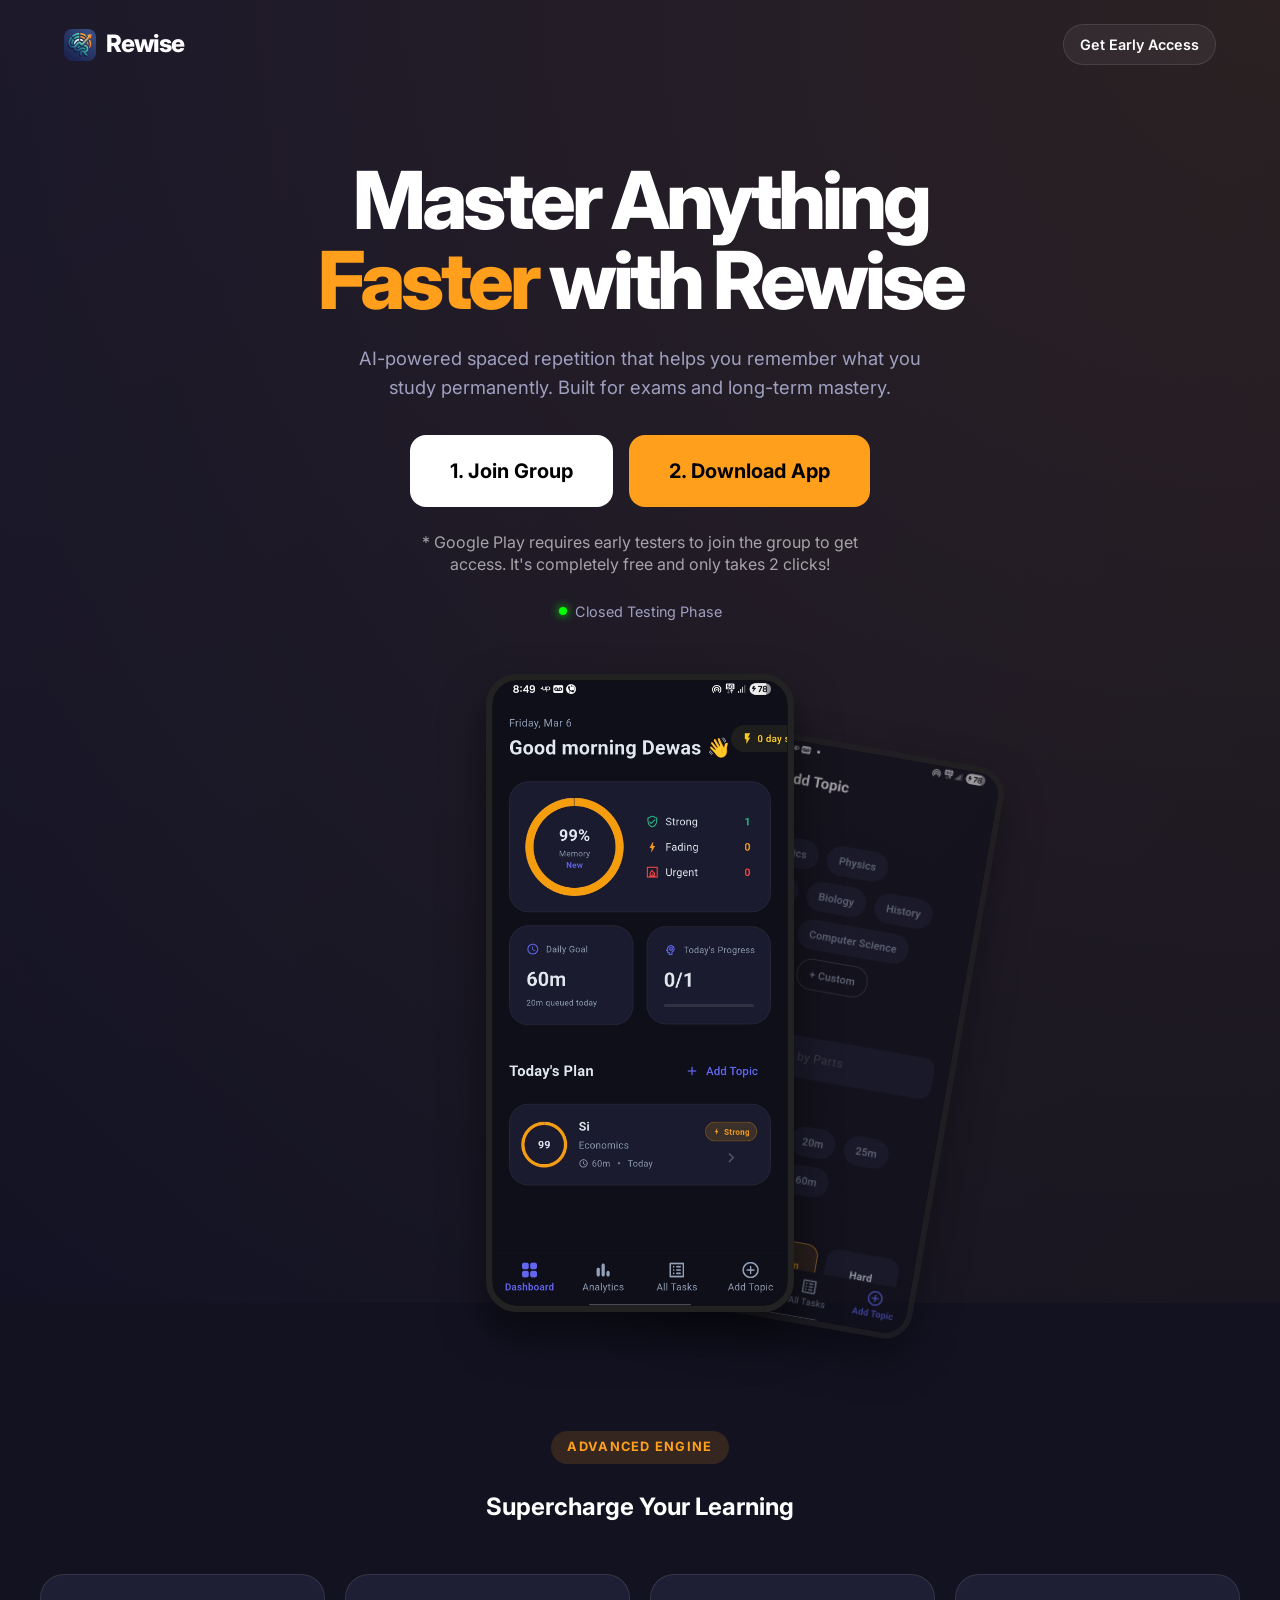
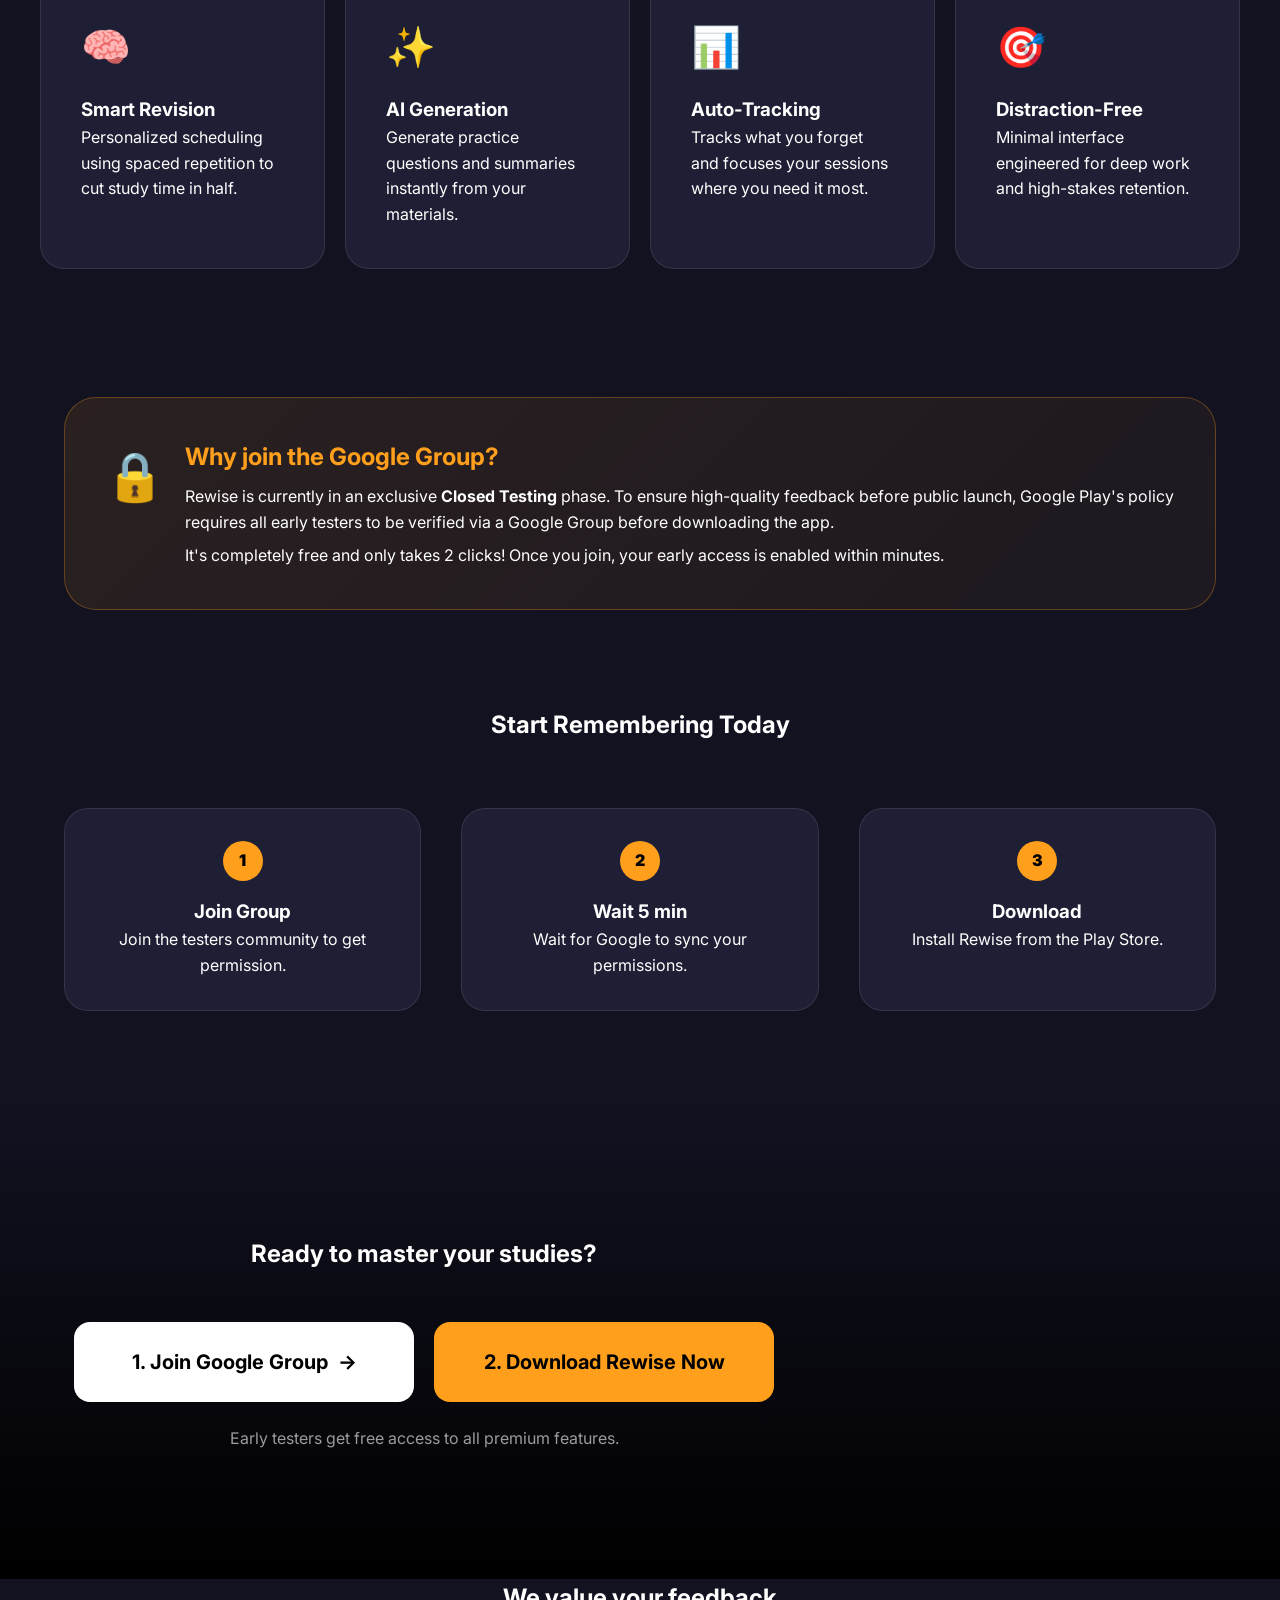
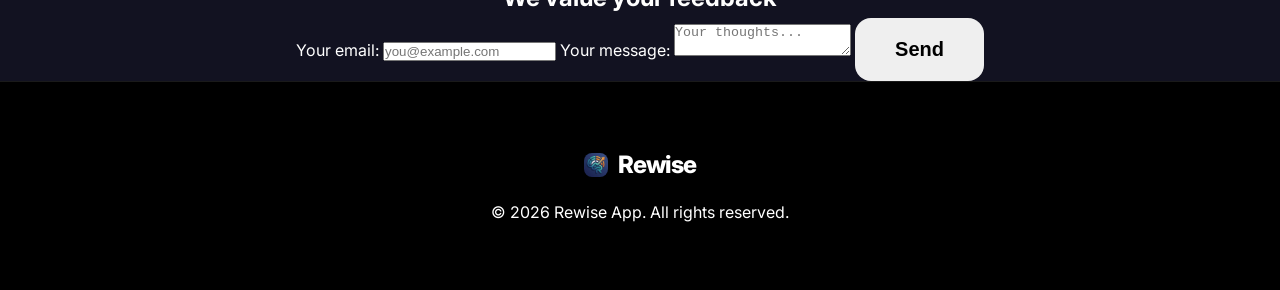
==== rewise-landing/index.html @ 98bbe480 "Initial commit of Rewise project" ====
<!DOCTYPE html>
<html lang="en">
<head>
    <meta charset="UTF-8">
    <meta name="viewport" content="width=device-width, initial-scale=1.0">
    <title>Master Anything Faster with Rewise</title>
    <link rel="preconnect" href="https://fonts.googleapis.com">
    <link rel="preconnect" href="https://fonts.gstatic.com" crossorigin>
    <link href="https://fonts.googleapis.com/css2?family=Inter:wght@400;500;600;700;800&display=swap" rel="stylesheet">
    <link rel="stylesheet" href="style.css">
    <link rel="icon" type="image/jpeg" href="assets/logo.jpg">
</head>
<body>
    <!-- Navbar Minimal -->
    <nav class="navbar">
        <div class="container nav-content">
            <div class="logo">
                <img src="assets/logo.jpg" alt="Rewise Logo" class="logo-img" loading="eager" decoding="async">
                Rewise
            </div>
            <a href="https://groups.google.com/g/testers-community" target="_blank" class="nav-btn">Get Early Access</a>
        </div>
    </nav>

    <!-- Hero Section -->
    <header class="hero">
        <div class="container text-center">
            <h1>Master Anything <br/><span class="text-orange">Faster</span> with Rewise</h1>
            <p class="subtitle">AI-powered spaced repetition that helps you remember what you study permanently. Built for exams and long-term mastery.</p>
            <div class="cta-buttons">
                <a href="https://groups.google.com/g/testers-community" target="_blank" class="btn btn-white btn-large">
                    1. Join Group
                </a>
                <a href="https://play.google.com/store/apps/details?id=com.rewise.spaced.learning" target="_blank" class="btn btn-orange btn-large glow-orange pulse-strong">
                    2. Download App
                </a>
            </div>
            <p class="small-text mt-2 opacity-60" style="max-width: 450px; margin: 1.5rem auto 0; line-height: 1.4;">
                * Google Play requires early testers to join the group to get access. It's completely free and only takes 2 clicks!
            </p>
            <div class="early-access-badge">
                <span class="dot"></span> Closed Testing Phase
            </div>
        </div>

        <!-- App Screenshots -->
        <div class="hero-showcase">
            <div class="mockup-bg"></div>
            <div class="mockup mockup-secondary">
                <img src="assets/2.jpg" alt="Add Topic Screen" loading="eager" decoding="async">
            </div>
            <div class="mockup mockup-primary">
                <img src="assets/1.jpg" alt="Dashboard Screen" loading="eager" decoding="async">
            </div>
        </div>
    </header>

    <!-- Features Section -->
    <section id="features" class="container">
        <div class="section-header text-center">
            <span class="badge">Advanced Engine</span>
            <h2>Supercharge Your Learning</h2>
        </div>
        <div class="features-grid">
            <div class="feature-card">
                <div class="icon-box">🧠</div>
                <h3>Smart Revision</h3>
                <p>Personalized scheduling using spaced repetition to cut study time in half.</p>
            </div>
            <div class="feature-card">
                <div class="icon-box">✨</div>
                <h3>AI Generation</h3>
                <p>Generate practice questions and summaries instantly from your materials.</p>
            </div>
            <div class="feature-card">
                <div class="icon-box">📊</div>
                <h3>Auto-Tracking</h3>
                <p>Tracks what you forget and focuses your sessions where you need it most.</p>
            </div>
            <div class="feature-card">
                <div class="icon-box">🎯</div>
                <h3>Distraction-Free</h3>
                <p>Minimal interface engineered for deep work and high-stakes retention.</p>
            </div>
        </div>
    </section>

    <!-- Why Google Group -->
    <section id="why-google-group">
        <div class="container">
            <div class="alert-box">
                <div class="alert-icon">🔒</div>
                <div class="alert-content">
                    <h3>Why join the Google Group?</h3>
                    <p>Rewise is currently in an exclusive <strong>Closed Testing</strong> phase. To ensure high-quality feedback before public launch, Google Play's policy requires all early testers to be verified via a Google Group before downloading the app.</p>
                    <p class="mt-1">It's completely free and only takes 2 clicks! Once you join, your early access is enabled within minutes.</p>
                </div>
            </div>
        </div>
    </section>

    <!-- Steps -->
    <section id="steps" class="container">
        <div class="section-header text-center">
            <h2>Start Remembering Today</h2>
        </div>
        <div class="steps-container">
            <div class="step-card">
                <div class="step-num">1</div>
                <h3>Join Group</h3>
                <p>Join the testers community to get permission.</p>
            </div>
            <div class="step-divider"></div>
            <div class="step-card">
                <div class="step-num">2</div>
                <h3>Wait 5 min</h3>
                <p>Wait for Google to sync your permissions.</p>
            </div>
            <div class="step-divider"></div>
            <div class="step-card">
                <div class="step-num">3</div>
                <h3>Download</h3>
                <p>Install Rewise from the Play Store.</p>
            </div>
        </div>
    </section>

    <!-- Final Call to Action -->
    <section id="cta" class="text-center">
        <div class="container-sm">
            <h2>Ready to master your studies?</h2>
            
            <div class="cta-actions">
                <a href="https://groups.google.com/g/testers-community" target="_blank" class="btn btn-white btn-xl">
                    1. Join Google Group &nbsp; <span class="arrow">&rarr;</span>
                </a>
                <a href="https://play.google.com/store/apps/details?id=com.rewise.spaced.learning" target="_blank" class="btn btn-orange btn-xl pulse-strong">
                    2. Download Rewise Now
                </a>
            </div>
            <p class="small-text mt-3 opacity-60">Early testers get free access to all premium features.</p>
        </div>
    </section>
    <!-- Feedback Form -->
    <section id="feedback" class="container text-center">
        <h2>We value your feedback</h2>
        <form action="https://formspree.io/f/xojpqrko" method="POST" class="feedback-form">
            <label>
                Your email:
                <input type="email" name="email" required placeholder="you@example.com" />
            </label>
            <label>
                Your message:
                <textarea name="message" required placeholder="Your thoughts..."></textarea>
            </label>
            <button type="submit" class="btn btn-primary btn-large">Send</button>
        </form>
    </section>

    <!-- Footer -->
    <footer>
        <div class="container text-center">
            <div class="logo justify-center mb-2">
                <img src="assets/logo.jpg" alt="Rewise Logo" class="logo-img sm" loading="lazy">
                Rewise
            </div>
            <p class="small-text">&copy; 2026 Rewise App. All rights reserved.</p>
        </div>
    </footer>
</body>
</html>
---- rewise-landing/style.css ----
:root {
    /* App Aesthetic Palette */
    --primary-bg: #121221;
    --card-bg: #1e1e34;
    --orange: #ff9f1c;
    --orange-hover: #f38f05;
    --text-main: #ffffff;
    --text-muted: #a0a0c0;
    --border-color: rgba(255, 255, 255, 0.1);
    
    /* Layout */
    --radius-sm: 8px;
    --radius-md: 16px;
    --radius-lg: 24px;
    --radius-xl: 32px;
}

* {
    margin: 0;
    padding: 0;
    box-sizing: border-box;
}

body {
    font-family: 'Inter', system-ui, sans-serif;
    color: var(--text-main);
    background-color: var(--primary-bg);
    line-height: 1.6;
    -webkit-font-smoothing: antialiased;
    overflow-x: hidden;
}

.container {
    width: 100%;
    max-width: 1200px;
    margin: 0 auto;
    padding: 0 1.5rem;
}

.container-sm { max-width: 800px; }
.text-center { text-align: center; }
.mt-1 { margin-top: 0.5rem; }
.mt-2 { margin-top: 1rem; }
.mt-3 { margin-top: 1.5rem; }
.mb-2 { margin-bottom: 1rem; }
.mb-4 { margin-bottom: 2rem; }
.justify-center { justify-content: center; }
.opacity-60 { opacity: 0.6; }

/* Navbar */
.navbar {
    padding: 1.5rem 0;
    position: absolute;
    top: 0;
    width: 100%;
    z-index: 100;
}

.nav-content {
    display: flex;
    justify-content: space-between;
    align-items: center;
}

.logo {
    display: flex;
    align-items: center;
    gap: 10px;
    font-weight: 800;
    font-size: 1.5rem;
    letter-spacing: -0.04em;
}

.logo-img {
    width: 32px;
    height: 32px;
    border-radius: 8px;
}

.logo-img.sm {
    width: 24px;
    height: 24px;
}

.nav-btn {
    text-decoration: none;
    color: var(--text-main);
    font-weight: 600;
    font-size: 0.9rem;
    background: rgba(255, 255, 255, 0.05);
    padding: 0.5rem 1rem;
    border-radius: 99px;
    border: 1px solid var(--border-color);
}

/* Typography */
h1 {
    font-size: 3rem;
    font-weight: 800;
    letter-spacing: -0.05em;
    line-height: 1;
    margin-bottom: 1.5rem;
}

.text-orange {
    color: var(--orange);
}

.subtitle {
    font-size: 1.15rem;
    color: var(--text-muted);
    max-width: 600px;
    margin: 0 auto;
}

.badge {
    background: rgba(255, 159, 28, 0.15);
    color: var(--orange);
    padding: 0.4rem 1rem;
    border-radius: 99px;
    font-size: 0.8rem;
    font-weight: 700;
    text-transform: uppercase;
    letter-spacing: 0.1em;
    margin-bottom: 1.5rem;
    display: inline-block;
}

/* Buttons */
.btn {
    display: inline-flex;
    align-items: center;
    justify-content: center;
    padding: 1rem 2rem;
    border-radius: 16px;
    font-weight: 700;
    text-decoration: none;
    transition: all 0.3s cubic-bezier(0.18, 0.89, 0.32, 1.28);
    border: none;
    cursor: pointer;
}

.btn-orange {
    background: var(--orange);
    color: #000;
}

.btn-orange:hover {
    background: var(--orange-hover);
    transform: scale(1.05);
}

.btn-white {
    background: #ffffff;
    color: #000;
}

.btn-white:hover {
    transform: scale(1.05);
}

.btn-large {
    font-size: 1.25rem;
    padding: 1.25rem 2.5rem;
}

.btn-xl {
    width: 100%;
    padding: 1.5rem;
    font-size: 1.25rem;
}

.pulse {
    animation: pulse 2s infinite;
}

.pulse-strong {
    animation: pulse-strong 2s infinite;
}

@keyframes pulse {
    0% { box-shadow: 0 0 0 0 rgba(255, 159, 28, 0.4); }
    70% { box-shadow: 0 0 0 15px rgba(255, 159, 28, 0); }
    100% { box-shadow: 0 0 0 0 rgba(255, 159, 28, 0); }
}

@keyframes pulse-strong {
    0% { transform: scale(1); box-shadow: 0 0 0 0 rgba(255, 159, 28, 0.6); }
    50% { transform: scale(1.02); }
    100% { transform: scale(1); box-shadow: 0 0 0 20px rgba(255, 159, 28, 0); }
}

/* Hero Section */
.hero {
    padding-top: 10rem;
    position: relative;
    background: radial-gradient(circle at top right, rgba(255, 159, 28, 0.1), transparent),
                radial-gradient(circle at top left, rgba(79, 70, 229, 0.05), transparent);
}

.early-access-badge {
    margin-top: 1.5rem;
    font-size: 0.9rem;
    color: var(--text-muted);
    display: flex;
    align-items: center;
    justify-content: center;
    gap: 8px;
}

.dot {
    width: 8px;
    height: 8px;
    background: #00ff00;
    border-radius: 50%;
    box-shadow: 0 0 10px #00ff00;
}

.cta-buttons {
    margin-top: 2rem;
    display: flex;
    justify-content: center;
    gap: 1rem;
    flex-wrap: wrap;
}

/* Hero Showcase */
.hero-showcase {
    margin-top: 5rem;
    height: 450px;
    display: flex;
    justify-content: center;
    position: relative;
}

.mockup {
    width: 200px;
    height: 420px;
    background: #000;
    border-radius: 28px;
    border: 6px solid #222;
    overflow: hidden;
    position: absolute;
    box-shadow: 0 20px 40px rgba(0,0,0,0.5);
    z-index: 10;
}

.mockup img {
    width: 100%;
    height: 100%;
    object-fit: cover;
}

.mockup-primary {
    transform: scale(1.1);
    z-index: 20;
}

.mockup-secondary {
    transform: translateX(-140px) translateY(20px) rotate(-10deg);
    opacity: 0.6;
}

/* Features */
#features {
    padding: 8rem 0;
}

.features-grid {
    display: grid;
    grid-template-columns: 1fr;
    gap: 20px;
    margin-top: 3rem;
}

.feature-card {
    background: var(--card-bg);
    padding: 2.5rem;
    border-radius: 24px;
    border: 1px solid var(--border-color);
    transition: transform 0.3s ease;
}

.feature-card:hover { transform: translateY(-10px); }

.icon-box {
    font-size: 2.5rem;
    margin-bottom: 1rem;
}

/* Alert Box */
.alert-box {
    background: linear-gradient(135deg, rgba(255, 159, 28, 0.1), rgba(255, 159, 28, 0.05));
    border: 1px solid rgba(255, 159, 28, 0.3);
    padding: 2.5rem;
    border-radius: 32px;
    display: flex;
    gap: 20px;
}

.alert-icon { font-size: 3rem; }
.alert-content h3 { color: var(--orange); font-size: 1.5rem; margin-bottom: 0.5rem; }

/* Steps */
#steps {
    padding: 6rem 1.5rem;
}

.steps-container {
    display: flex;
    flex-direction: column;
    gap: 40px;
    margin-top: 4rem;
}

.step-card {
    background: var(--card-bg);
    padding: 2rem;
    border-radius: 24px;
    text-align: center;
    border: 1px solid var(--border-color);
}

.step-num {
    width: 40px;
    height: 40px;
    background: var(--orange);
    color: #000;
    font-weight: 900;
    border-radius: 50%;
    margin: 0 auto 1rem;
    display: flex;
    align-items: center;
    justify-content: center;
}

.step-divider { display: none; }

/* CTA Section */
#cta {
    padding: 8rem 1.5rem;
    background: linear-gradient(0deg, #000, var(--primary-bg));
}

.cta-actions {
    display: flex;
    flex-direction: column;
    gap: 20px;
    margin-top: 3rem;
}

/* Footer */
footer {
    padding: 4rem 1.5rem;
    border-top: 1px solid var(--border-color);
    background: #000;
}

/* Responsive */
@media (min-width: 768px) {
    h1 { font-size: 5rem; }
    
    .hero-showcase {
        height: 600px;
    }
    
    .mockup {
        width: 280px;
        height: 580px;
    }
    
    .mockup-secondary {
        transform: translateX(180px) translateY(40px) rotate(10deg);
        opacity: 0.6;
    }

    .features-grid { grid-template-columns: repeat(2, 1fr); }
    
    .steps-container {
        flex-direction: row;
        justify-content: space-between;
    }
    
    .step-card { flex: 1; }
    
    .cta-actions {
        flex-direction: row;
        max-width: 700px;
        margin-left: auto;
        margin-right: auto;
    }
    
    .btn-xl { flex: 1; }
}

@media (min-width: 1024px) {
    .features-grid { grid-template-columns: repeat(4, 1fr); }
}
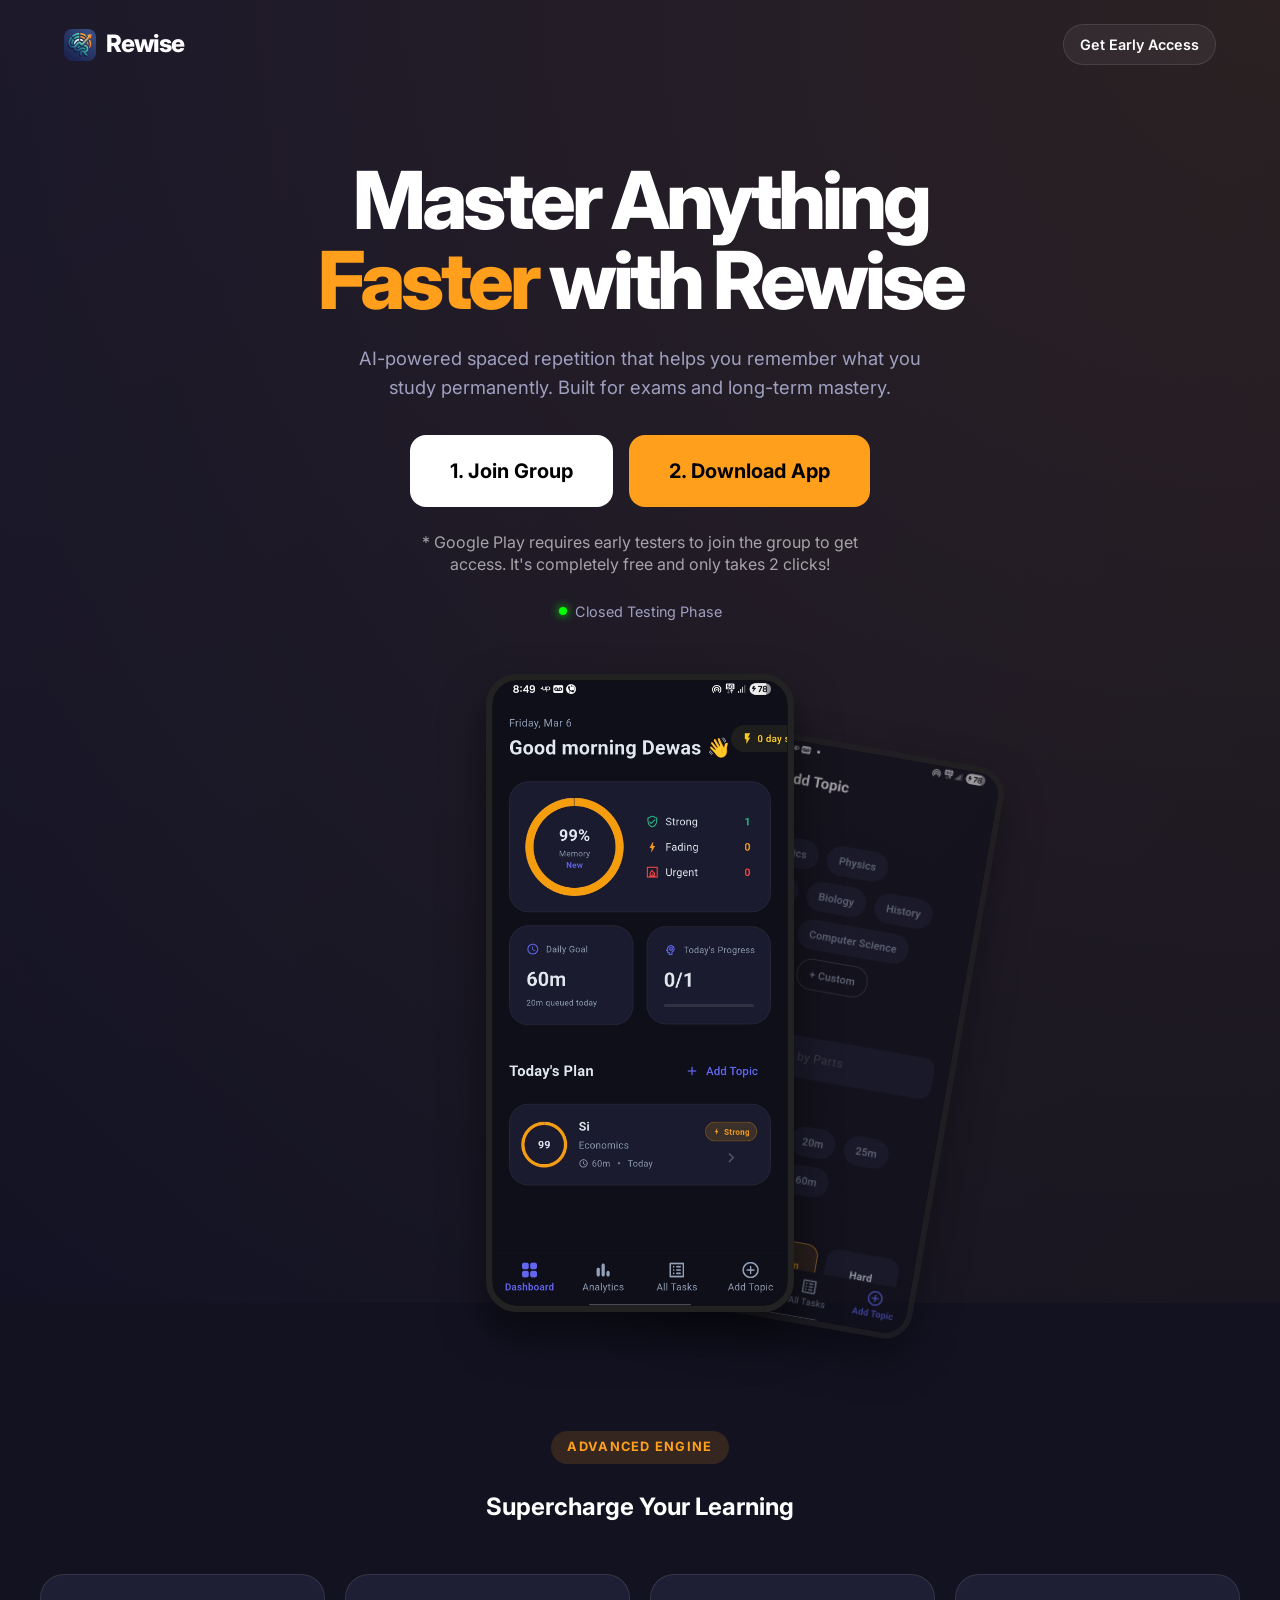
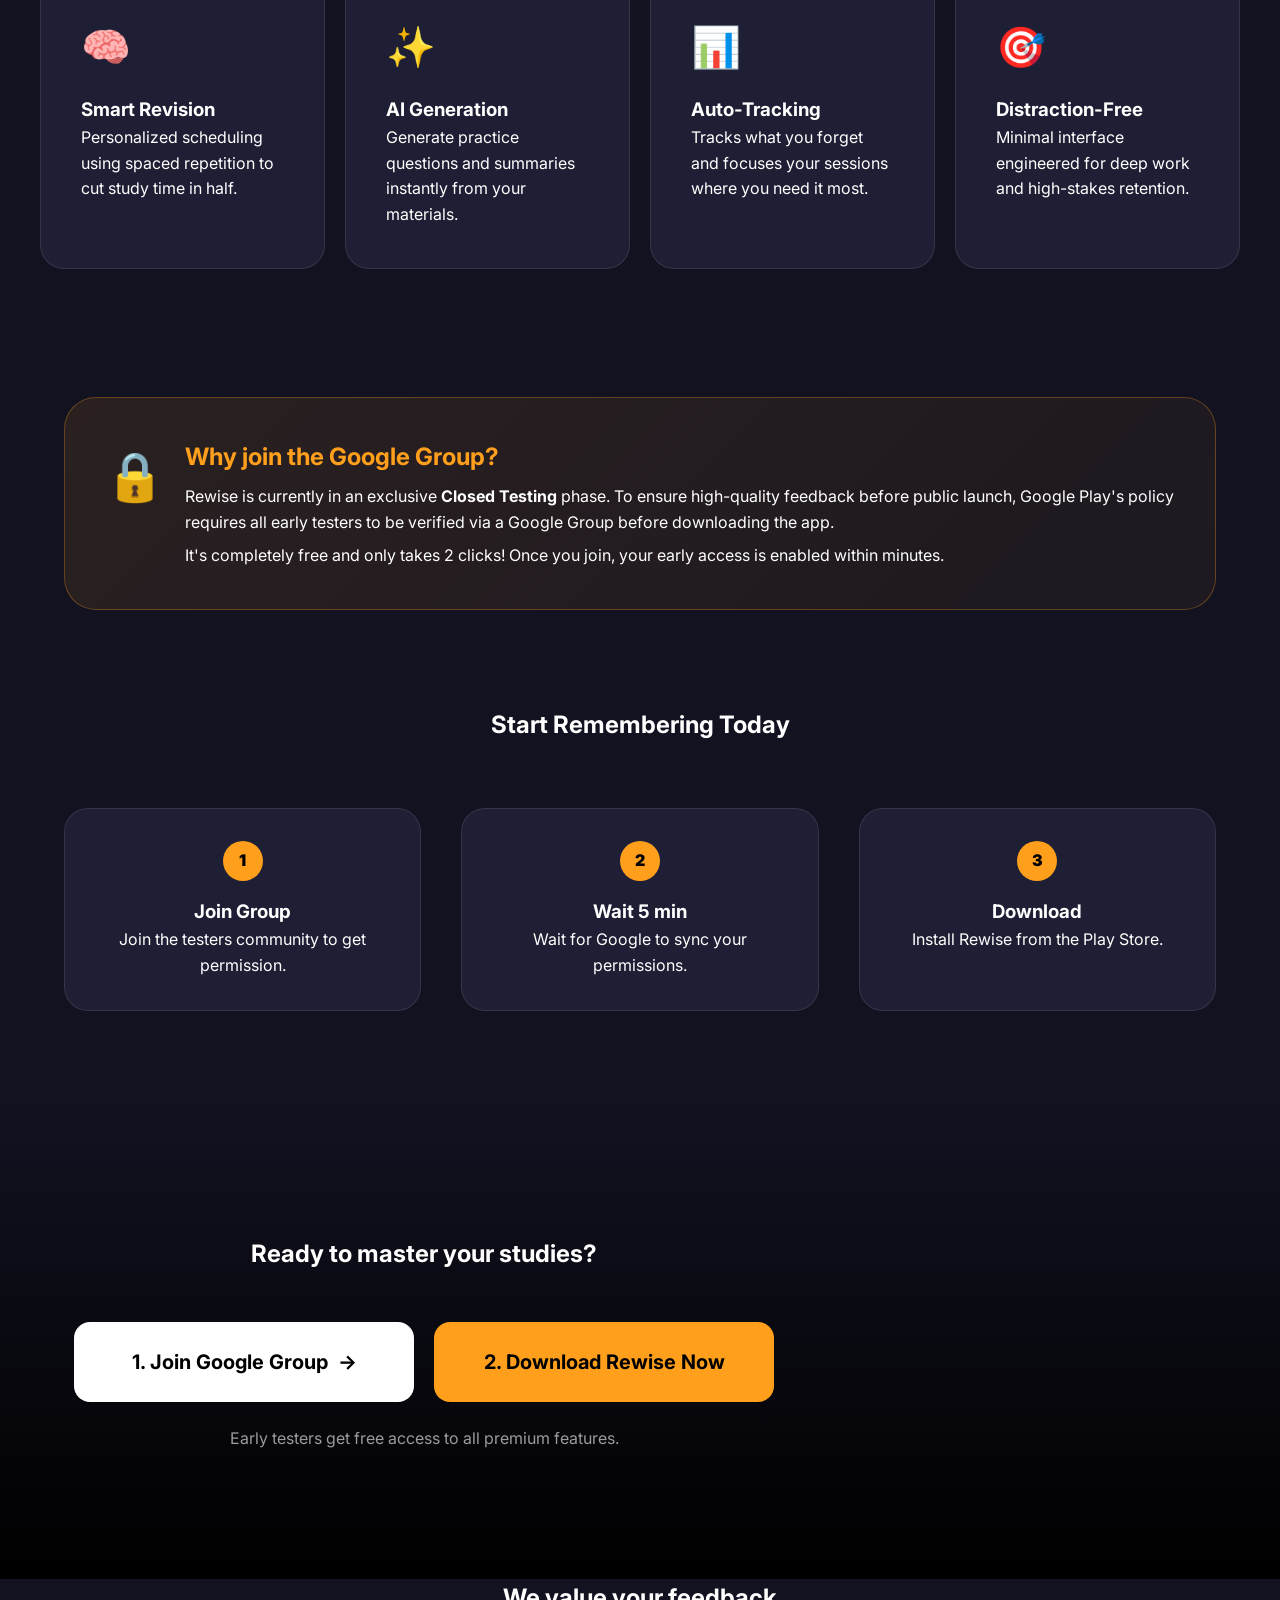
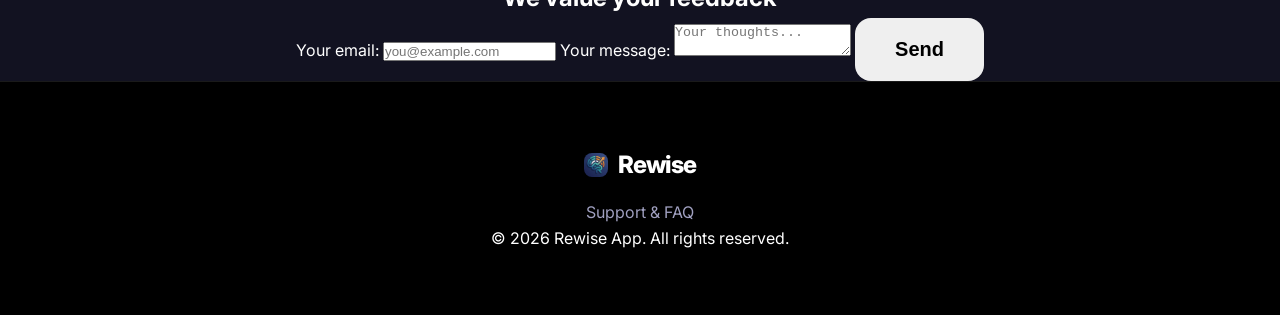
==== commit db9486de: "Add support page with FAQ and instructions" ====
--- a/rewise-landing/index.html
+++ b/rewise-landing/index.html
@@ -164,6 +164,9 @@
                 <img src="assets/logo.jpg" alt="Rewise Logo" class="logo-img sm" loading="lazy">
                 Rewise
             </div>
+            <p class="small-text mb-1">
+                <a href="support.html" style="color: var(--text-muted); text-decoration: none; transition: color 0.2s;">Support & FAQ</a>
+            </p>
             <p class="small-text">&copy; 2026 Rewise App. All rights reserved.</p>
         </div>
     </footer>
--- a/rewise-landing/style.css
+++ b/rewise-landing/style.css
@@ -396,3 +396,60 @@
 @media (min-width: 1024px) {
     .features-grid { grid-template-columns: repeat(4, 1fr); }
 }
+
+/* Support Page Styles */
+.support-card {
+    background: var(--card-bg);
+    padding: 2.5rem;
+    border-radius: var(--radius-lg);
+    border: 1px solid var(--border-color);
+}
+
+.support-card h2 {
+    color: white;
+    margin-bottom: 1rem;
+    border-bottom: 1px solid var(--border-color);
+    padding-bottom: 1rem;
+}
+
+.instruction-step {
+    display: flex;
+    gap: 1.5rem;
+    margin-bottom: 1.5rem;
+    align-items: flex-start;
+}
+
+.step-icon {
+    width: 32px;
+    height: 32px;
+    background: var(--orange);
+    color: black;
+    border-radius: 50%;
+    display: flex;
+    align-items: center;
+    justify-content: center;
+    font-weight: 800;
+    flex-shrink: 0;
+    margin-top: 0.25rem;
+}
+
+.instruction-step h3 {
+    margin-bottom: 0.25rem;
+    color: white;
+    font-size: 1.1rem;
+}
+
+.faq-item {
+    padding: 1rem 0;
+    border-bottom: 1px solid rgba(255,255,255,0.05);
+}
+
+.faq-item:last-child {
+    border-bottom: none;
+}
+
+.faq-item h3 {
+    font-size: 1.1rem;
+    margin-bottom: 0.5rem;
+    color: white;
+}
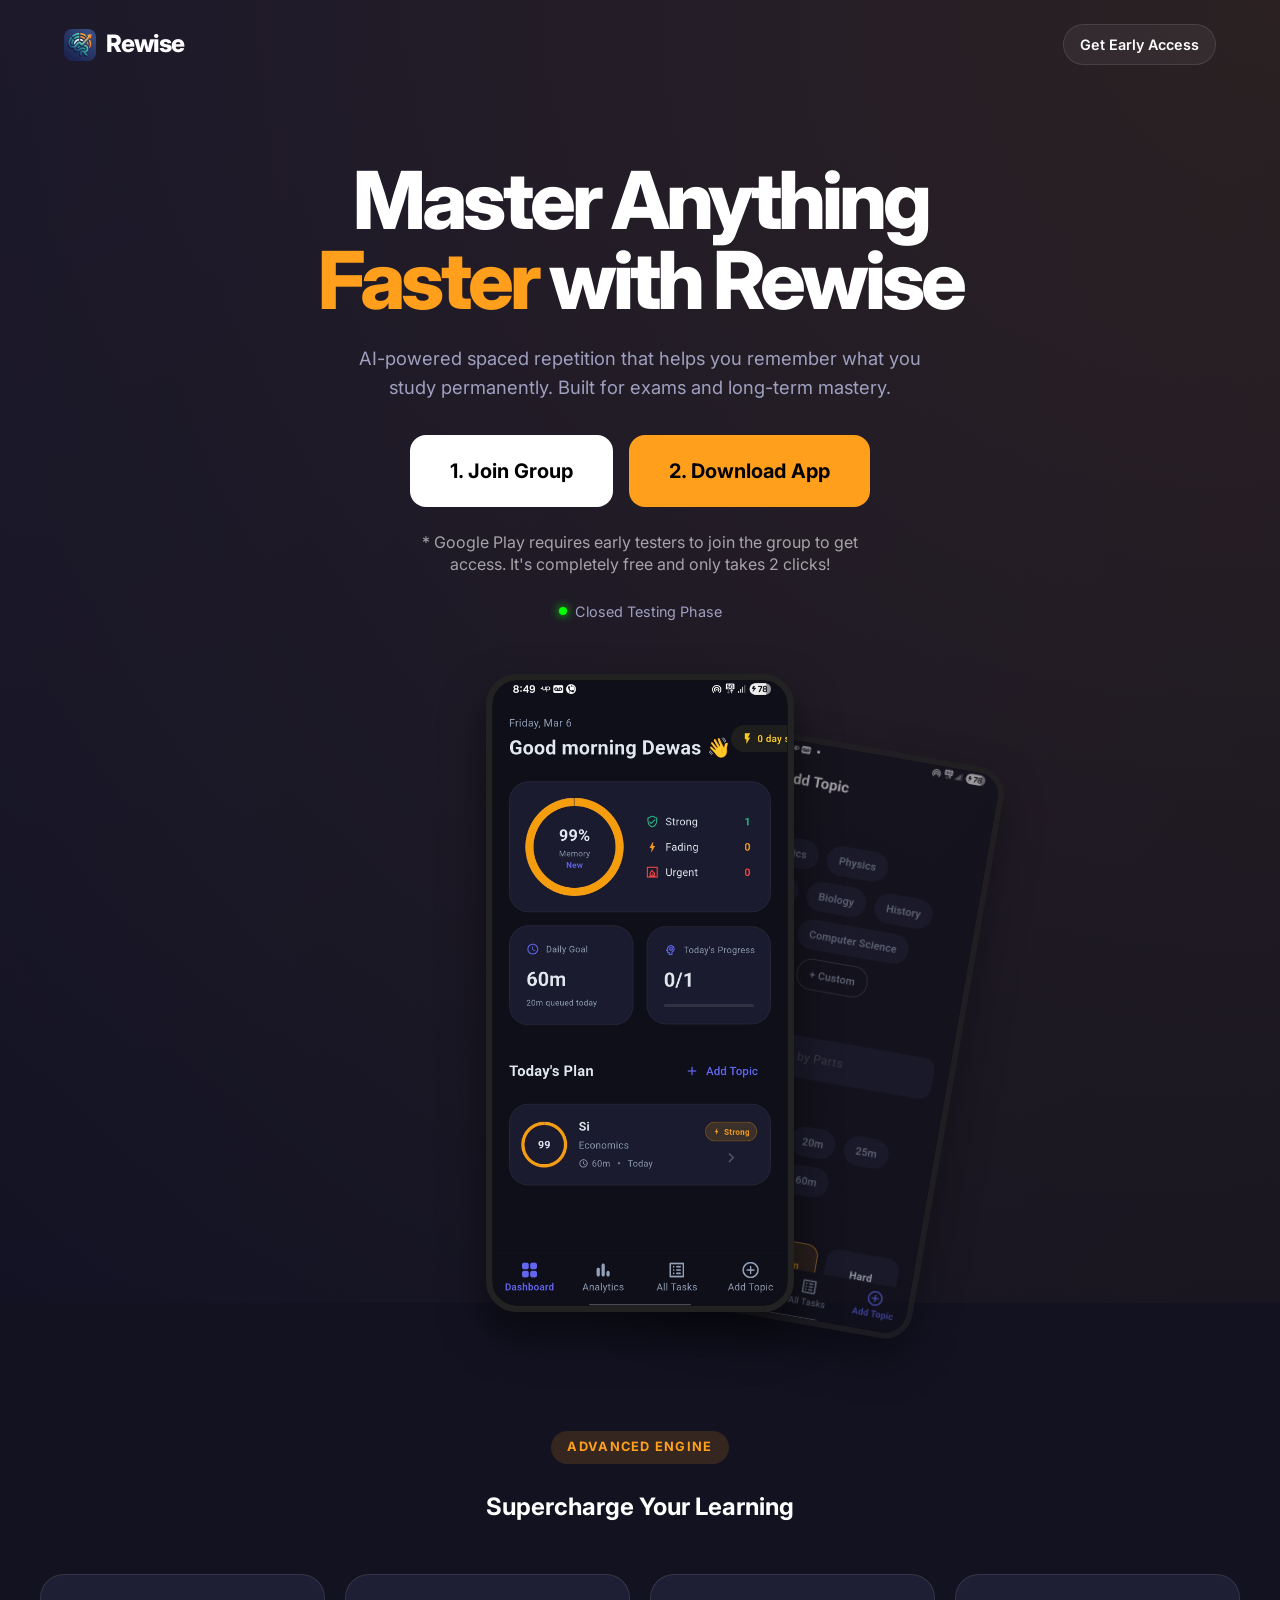
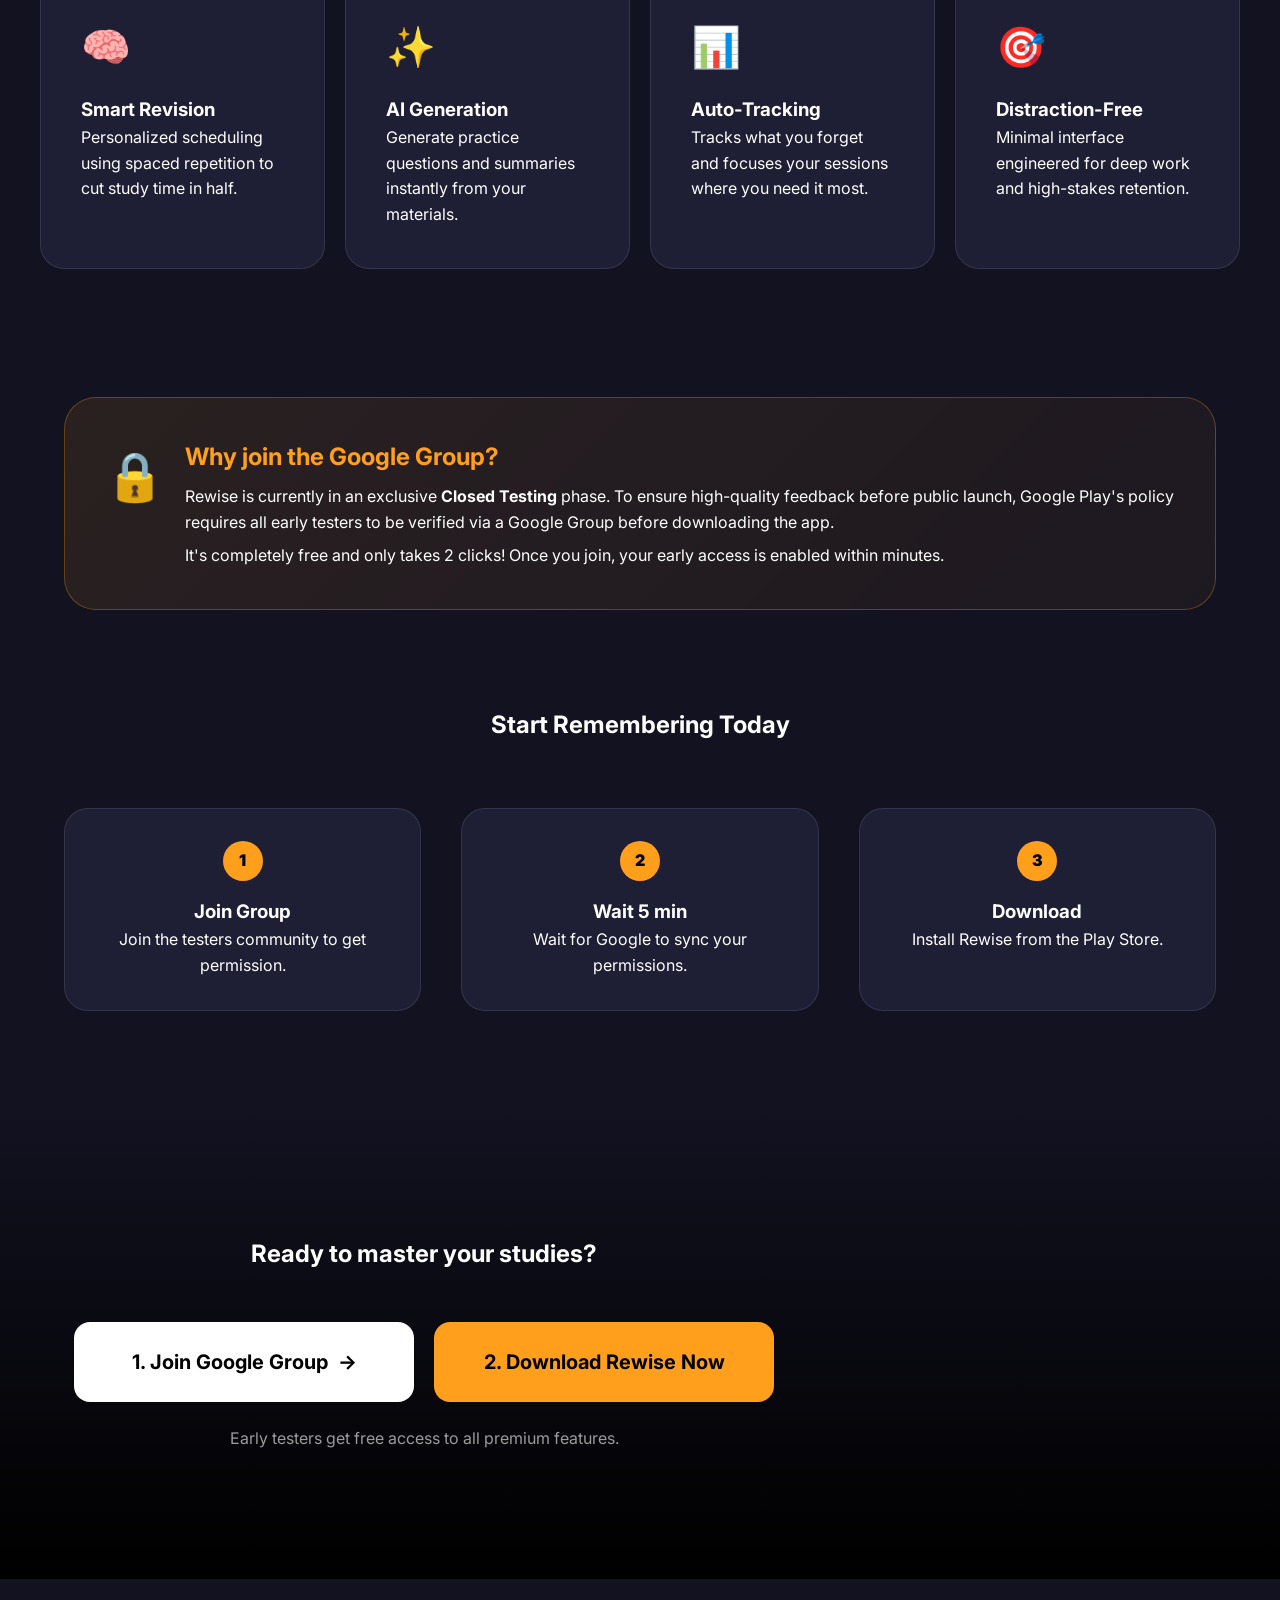
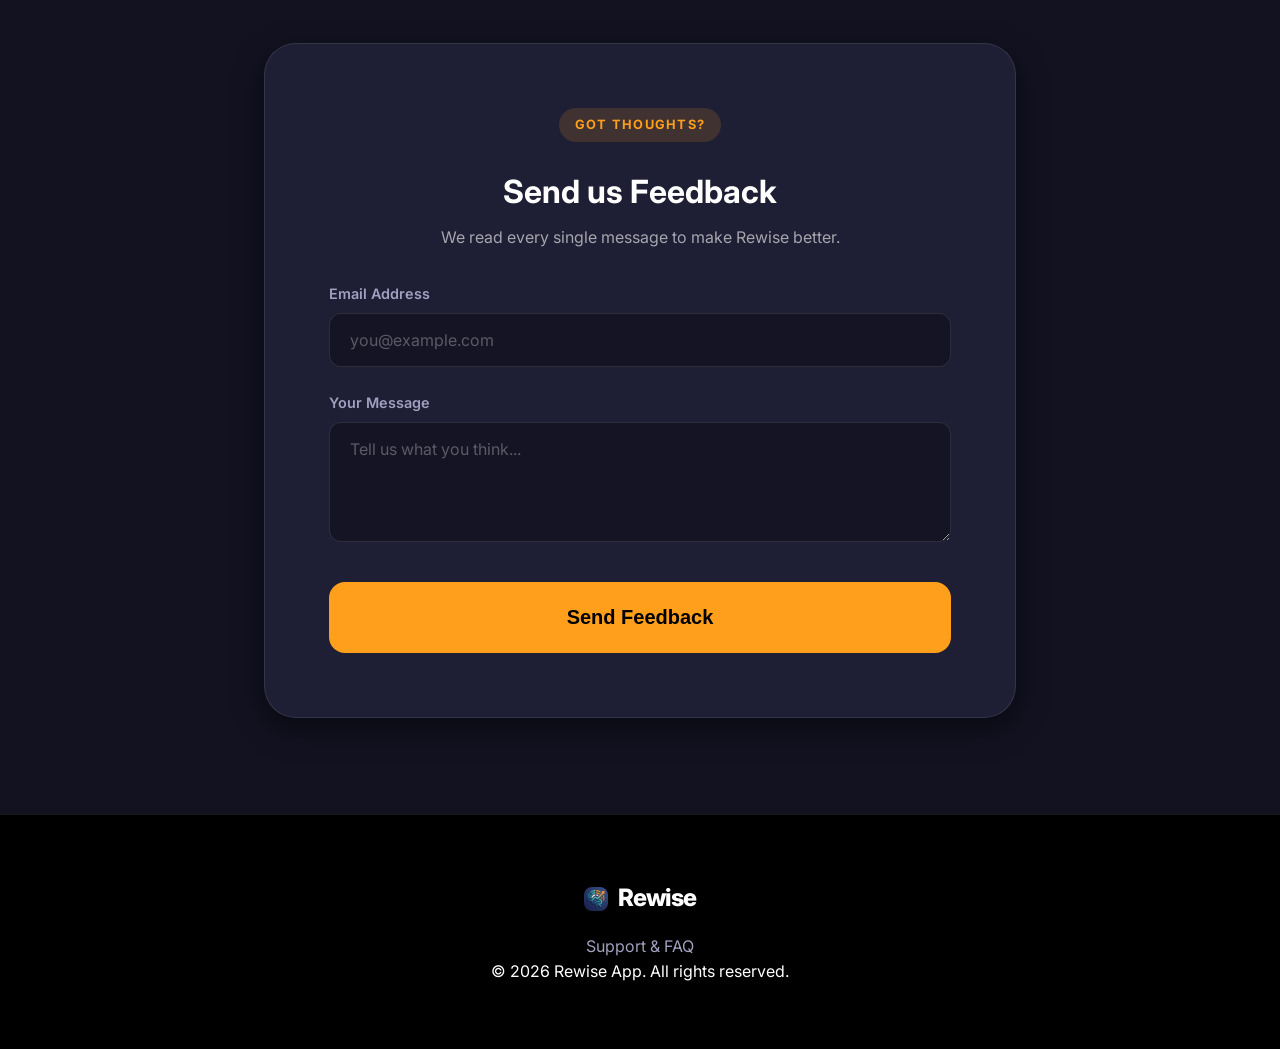
==== commit 78594059: "Redesign feedback form" ====
--- a/rewise-landing/index.html
+++ b/rewise-landing/index.html
@@ -142,19 +142,25 @@
         </div>
     </section>
     <!-- Feedback Form -->
-    <section id="feedback" class="container text-center">
-        <h2>We value your feedback</h2>
-        <form action="https://formspree.io/f/xojpqrko" method="POST" class="feedback-form">
-            <label>
-                Your email:
-                <input type="email" name="email" required placeholder="you@example.com" />
-            </label>
-            <label>
-                Your message:
-                <textarea name="message" required placeholder="Your thoughts..."></textarea>
-            </label>
-            <button type="submit" class="btn btn-primary btn-large">Send</button>
-        </form>
+    <section id="feedback" class="container container-sm" style="padding-bottom: 6rem; padding-top: 4rem;">
+        <div class="feedback-card">
+            <div class="text-center mb-4">
+                <span class="badge">Got thoughts?</span>
+                <h2 style="margin-bottom: 0.5rem; font-size: 2rem;">Send us Feedback</h2>
+                <p class="opacity-60">We read every single message to make Rewise better.</p>
+            </div>
+            <form action="https://formspree.io/f/xojpqrko" method="POST" class="feedback-form">
+                <div class="form-group">
+                    <label for="email">Email Address</label>
+                    <input type="email" id="email" name="email" required placeholder="you@example.com" class="form-input" />
+                </div>
+                <div class="form-group">
+                    <label for="message">Your Message</label>
+                    <textarea id="message" name="message" required placeholder="Tell us what you think..." class="form-input form-textarea" rows="4"></textarea>
+                </div>
+                <button type="submit" class="btn btn-orange btn-xl mt-2">Send Feedback</button>
+            </form>
+        </div>
     </section>
 
     <!-- Footer -->
--- a/rewise-landing/style.css
+++ b/rewise-landing/style.css
@@ -397,59 +397,188 @@
     .features-grid { grid-template-columns: repeat(4, 1fr); }
 }
 
-/* Support Page Styles */
-.support-card {
+/* Support Page Styles V2 */
+.support-hero {
+    padding-bottom: 3rem;
+    border-bottom: 1px solid var(--border-color);
+}
+
+.contact-banner {
+    background: linear-gradient(135deg, rgba(255, 159, 28, 0.15), rgba(255, 159, 28, 0.05));
+    border: 1px solid rgba(255, 159, 28, 0.3);
+    padding: 2.5rem;
+    border-radius: var(--radius-xl);
+    display: flex;
+    flex-direction: column;
+    align-items: center;
+    gap: 1.5rem;
+    text-align: center;
+    position: relative;
+    overflow: hidden;
+}
+
+@media (min-width: 768px) {
+    .contact-banner {
+        flex-direction: row;
+        text-align: left;
+        padding: 3rem 4rem;
+    }
+}
+
+.contact-icon {
+    font-size: 3.5rem;
+    line-height: 1;
+    text-shadow: 0 0 20px rgba(255,159,28,0.5);
+}
+
+.guide-grid {
+    display: grid;
+    grid-template-columns: 1fr;
+    gap: 1.5rem;
+}
+
+@media (min-width: 768px) {
+    .guide-grid {
+        grid-template-columns: repeat(3, 1fr);
+    }
+}
+
+.guide-step {
     background: var(--card-bg);
-    padding: 2.5rem;
+    padding: 2.5rem 2rem;
     border-radius: var(--radius-lg);
     border: 1px solid var(--border-color);
-}
-
-.support-card h2 {
+    position: relative;
+    transition: transform 0.3s ease, border-color 0.3s ease;
+}
+
+.guide-step:hover {
+    transform: translateY(-5px);
+    border-color: rgba(255, 159, 28, 0.5);
+}
+
+.guide-num {
+    width: 48px;
+    height: 48px;
+    background: rgba(255, 159, 28, 0.15);
+    color: var(--orange);
+    border-radius: 12px;
+    display: flex;
+    align-items: center;
+    justify-content: center;
+    font-size: 1.5rem;
+    font-weight: 800;
+    margin-bottom: 1.5rem;
+}
+
+.faq-accordion {
+    display: flex;
+    flex-direction: column;
+    gap: 1rem;
+}
+
+.faq-details {
+    background: var(--card-bg);
+    border: 1px solid var(--border-color);
+    border-radius: var(--radius-md);
+    overflow: hidden;
+    transition: box-shadow 0.3s ease;
+}
+
+.faq-details:hover {
+    box-shadow: 0 4px 15px rgba(0,0,0,0.3);
+}
+
+.faq-summary {
+    padding: 1.5rem 2rem;
+    font-size: 1.15rem;
+    font-weight: 600;
     color: white;
-    margin-bottom: 1rem;
-    border-bottom: 1px solid var(--border-color);
-    padding-bottom: 1rem;
-}
-
-.instruction-step {
-    display: flex;
+    cursor: pointer;
+    list-style: none;
+    display: flex;
+    justify-content: space-between;
+    align-items: center;
+}
+
+.faq-summary::-webkit-details-marker {
+    display: none;
+}
+
+.faq-chevron {
+    color: var(--orange);
+    transition: transform 0.3s ease;
+    font-size: 0.9rem;
+}
+
+.faq-details[open] .faq-chevron {
+    transform: rotate(180deg);
+}
+
+.faq-content {
+    padding: 0 2rem 1.5rem;
+    color: var(--text-muted);
+    border-top: 1px solid rgba(255,255,255,0.05);
+    margin-top: 0.5rem;
+    padding-top: 1rem;
+}
+
+/* Feedback Form Styles */
+.feedback-card {
+    background: var(--card-bg);
+    border: 1px solid var(--border-color);
+    border-radius: var(--radius-xl);
+    padding: 3rem 2rem;
+    box-shadow: 0 10px 30px rgba(0,0,0,0.5);
+}
+
+@media (min-width: 768px) {
+    .feedback-card {
+        padding: 4rem;
+    }
+}
+
+.feedback-form {
+    display: flex;
+    flex-direction: column;
     gap: 1.5rem;
-    margin-bottom: 1.5rem;
-    align-items: flex-start;
-}
-
-.step-icon {
-    width: 32px;
-    height: 32px;
-    background: var(--orange);
-    color: black;
-    border-radius: 50%;
-    display: flex;
-    align-items: center;
-    justify-content: center;
-    font-weight: 800;
-    flex-shrink: 0;
-    margin-top: 0.25rem;
-}
-
-.instruction-step h3 {
-    margin-bottom: 0.25rem;
+    text-align: left;
+}
+
+.form-group {
+    display: flex;
+    flex-direction: column;
+    gap: 0.5rem;
+}
+
+.form-group label {
+    font-size: 0.9rem;
+    font-weight: 600;
+    color: var(--text-muted);
+}
+
+.form-input {
+    background: rgba(0,0,0,0.3);
+    border: 1px solid rgba(255,255,255,0.1);
     color: white;
-    font-size: 1.1rem;
-}
-
-.faq-item {
-    padding: 1rem 0;
-    border-bottom: 1px solid rgba(255,255,255,0.05);
-}
-
-.faq-item:last-child {
-    border-bottom: none;
-}
-
-.faq-item h3 {
-    font-size: 1.1rem;
-    margin-bottom: 0.5rem;
-    color: white;
-}
+    padding: 1rem 1.25rem;
+    border-radius: 12px;
+    font-family: inherit;
+    font-size: 1rem;
+    transition: border-color 0.3s ease, box-shadow 0.3s ease;
+}
+
+.form-input:focus {
+    outline: none;
+    border-color: var(--orange);
+    box-shadow: 0 0 0 3px rgba(255,159,28,0.2);
+}
+
+.form-input::placeholder {
+    color: rgba(255,255,255,0.3);
+}
+
+.form-textarea {
+    resize: vertical;
+    min-height: 120px;
+}
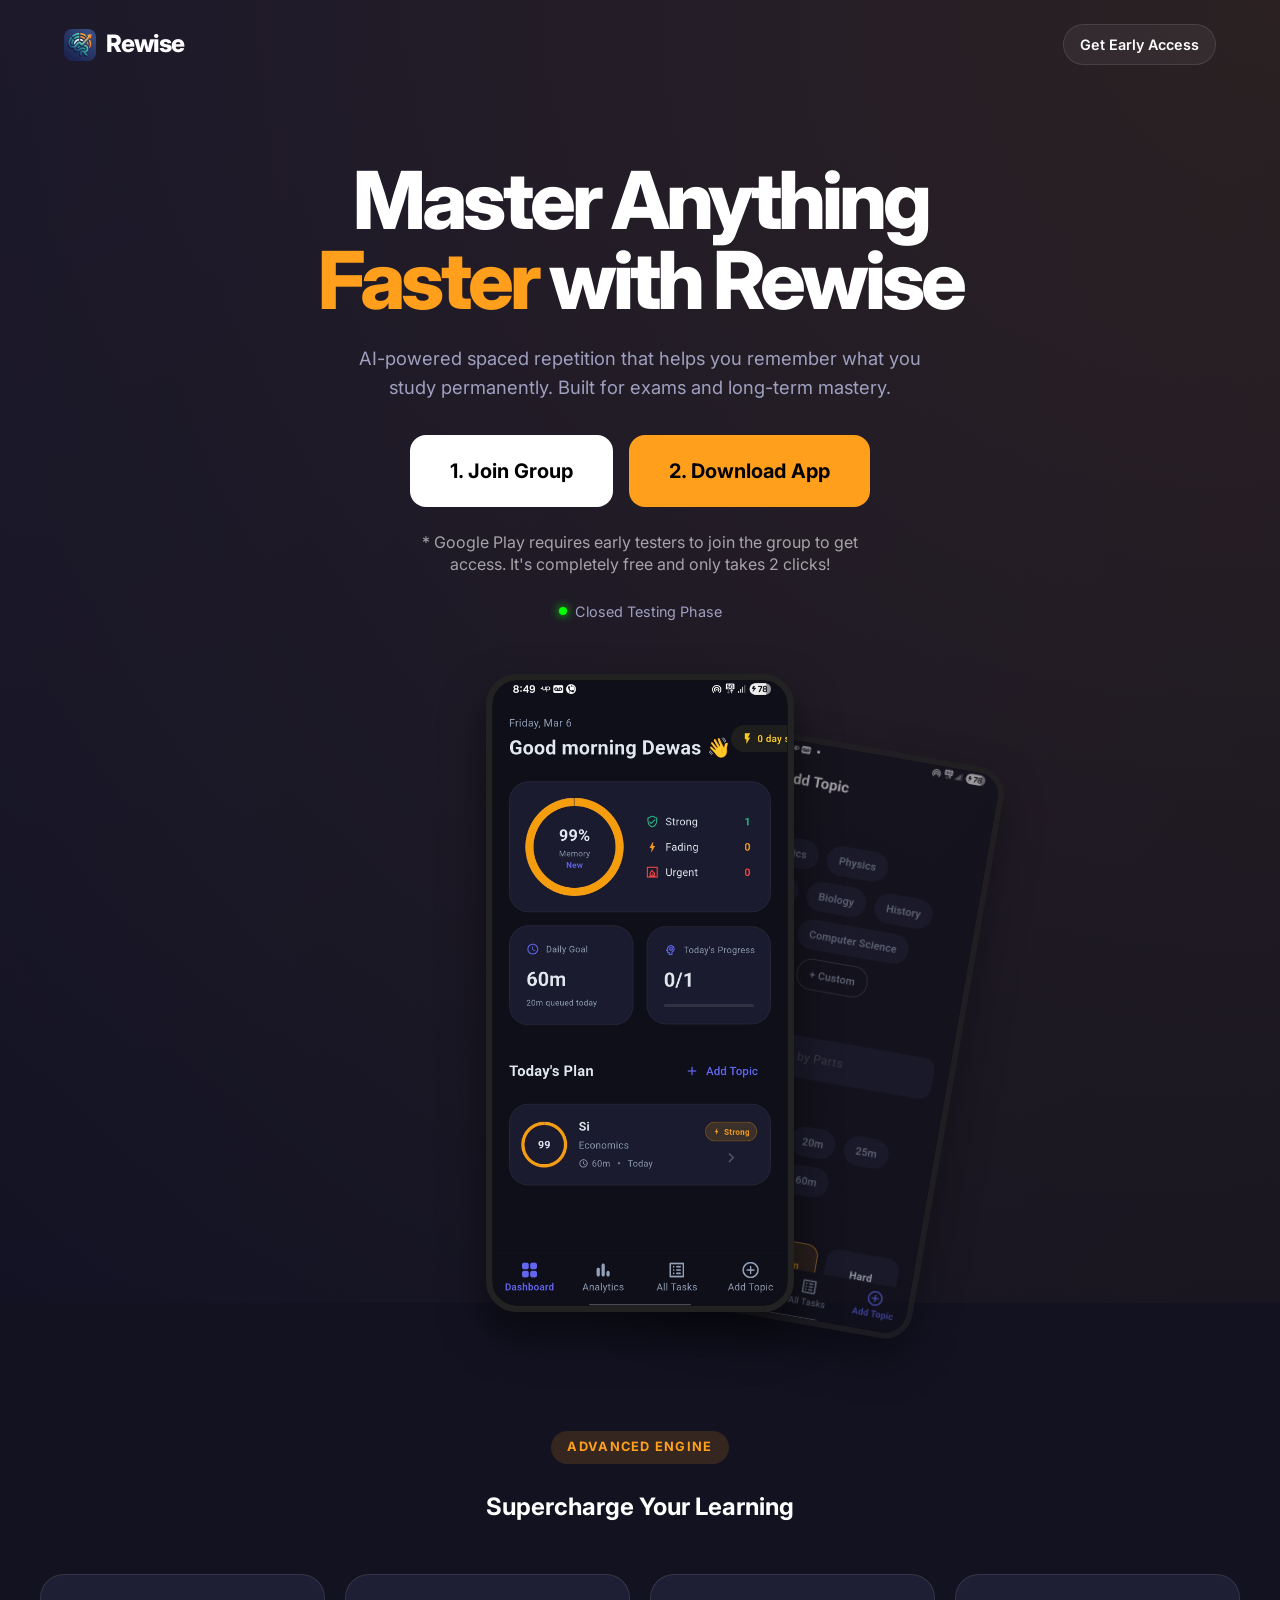
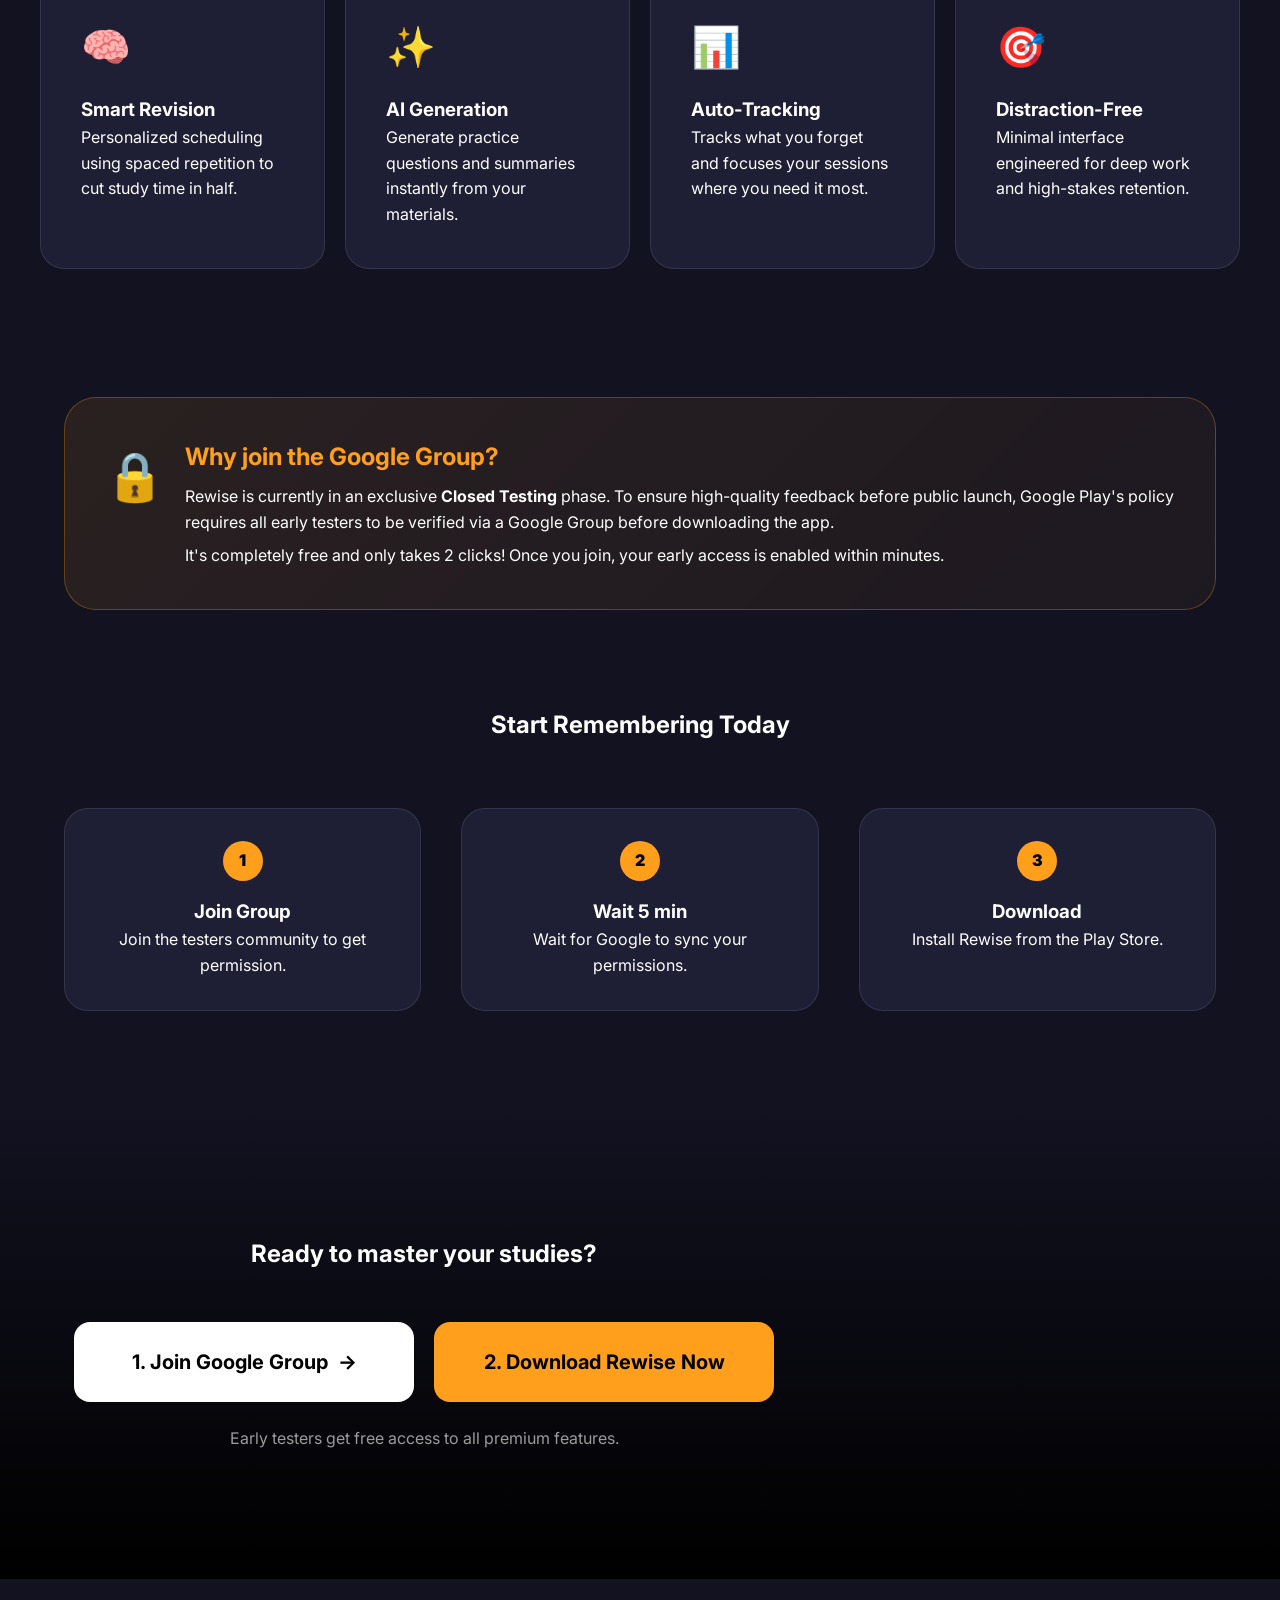
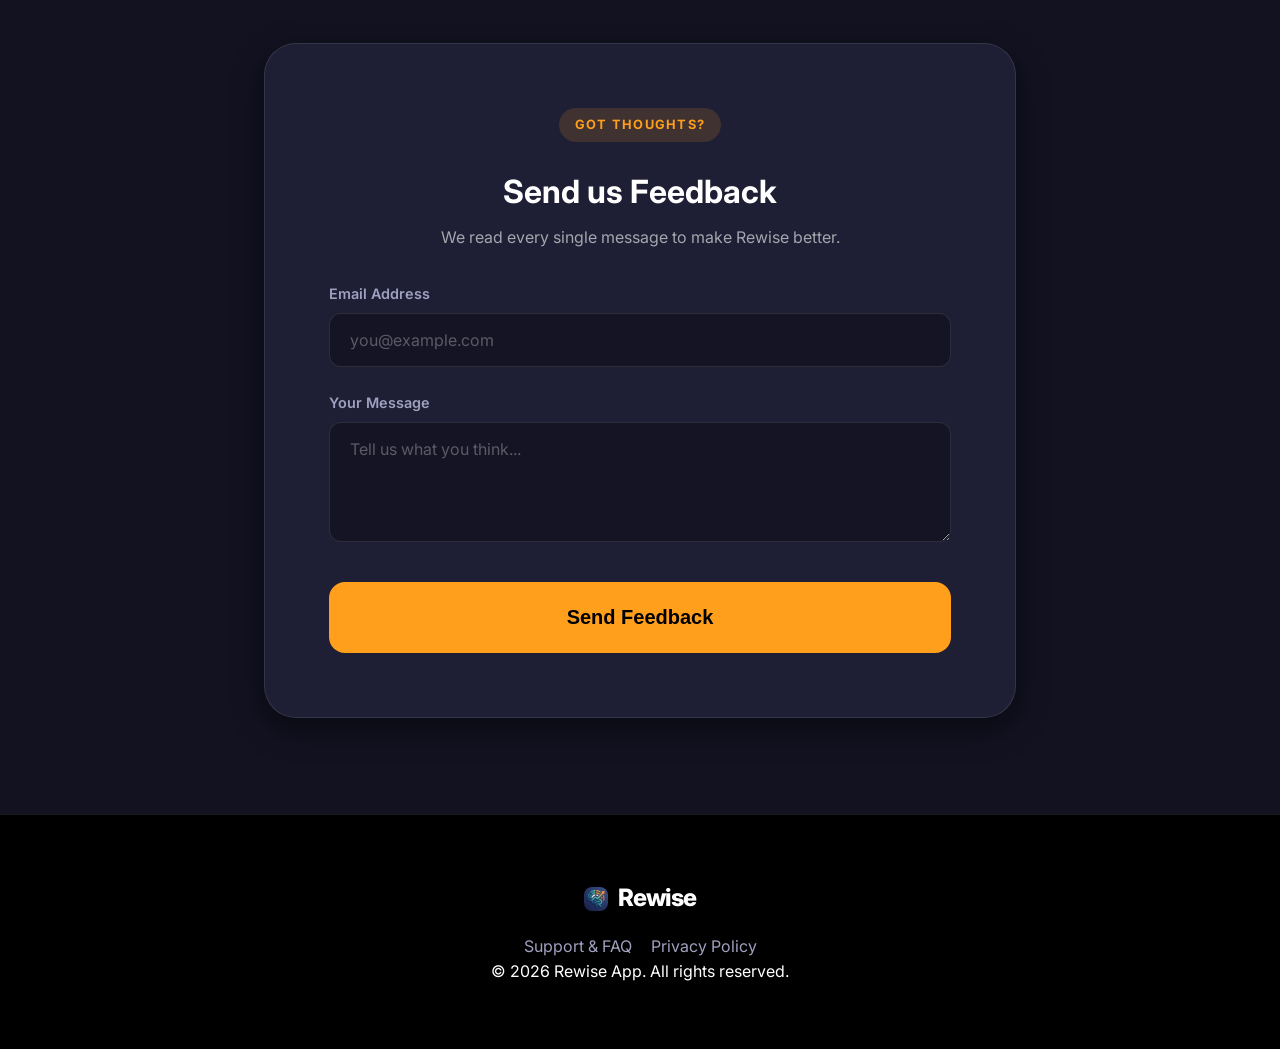
==== commit 100311d7: "Add Privacy Policy page and footer links" ====
--- a/rewise-landing/index.html
+++ b/rewise-landing/index.html
@@ -171,7 +171,8 @@
                 Rewise
             </div>
             <p class="small-text mb-1">
-                <a href="support.html" style="color: var(--text-muted); text-decoration: none; transition: color 0.2s;">Support & FAQ</a>
+                <a href="support.html" style="color: var(--text-muted); text-decoration: none; transition: color 0.2s; margin-right: 15px;">Support & FAQ</a>
+                <a href="privacy.html" style="color: var(--text-muted); text-decoration: none; transition: color 0.2s;">Privacy Policy</a>
             </p>
             <p class="small-text">&copy; 2026 Rewise App. All rights reserved.</p>
         </div>
